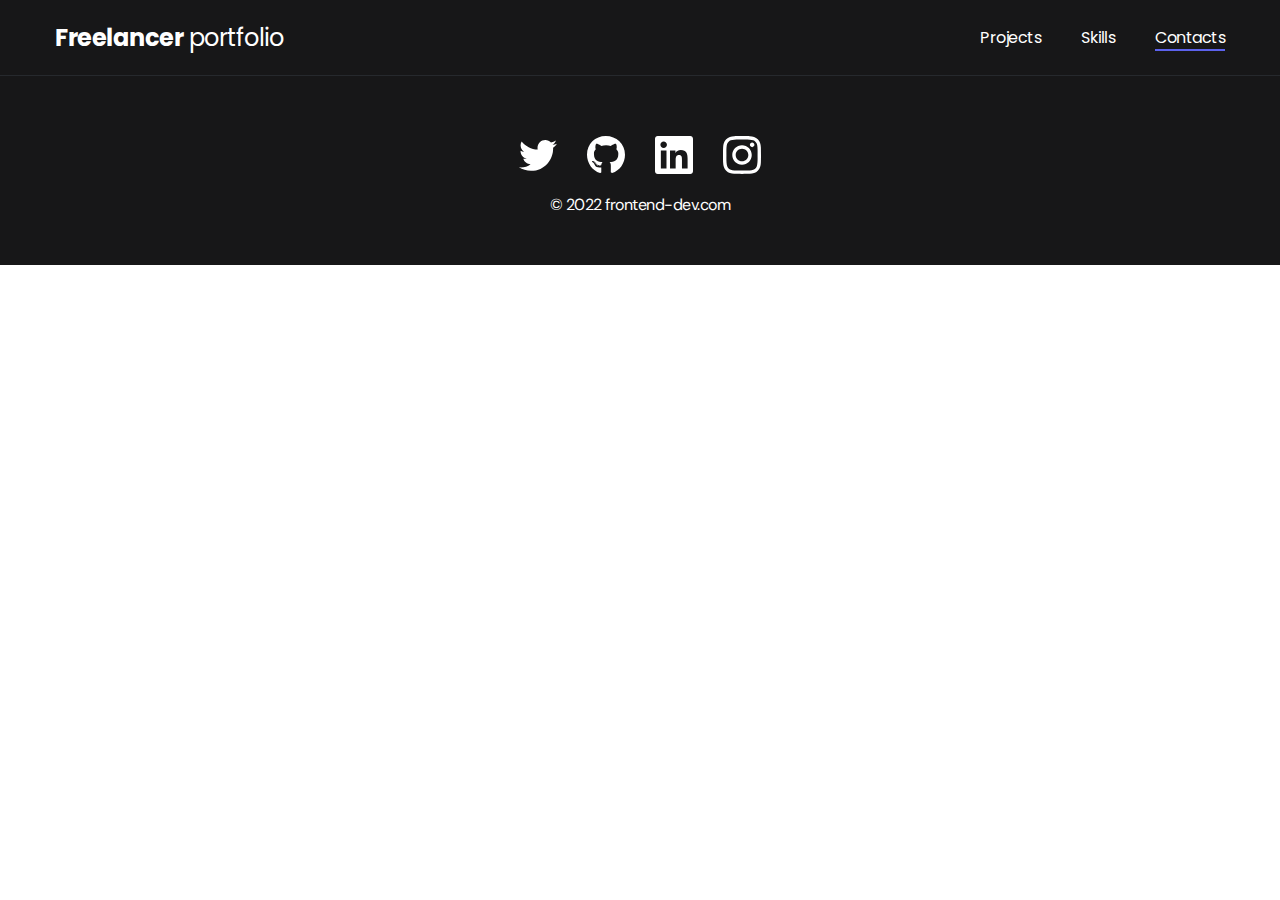
==== contacts.html @ cc3d064b "added page main and page project , page skills , page contacts" ====
<!DOCTYPE html>
<html lang="en">
  <head>
    <meta charset="UTF-8" />
    <meta name="viewport" content="width=device-width, initial-scale=1.0" />
    <title>Freelancer portfolio</title>
    <link rel="stylesheet" href="./css/main.css" />
  </head>
  <body>
    <nav class="nav">
      <div class="container">
        <div class="nav-row">
          <a href="./index.html" class="nav-logo"
            ><strong>Freelancer</strong> portfolio</a
          >
          <ul class="nav-list">
            <li class="nav-list__item">
              <a href="./index.html" class="nav-list__link">Projects</a>
            </li>
            <li class="nav-list__item">
              <a href="./skills.html" class="nav-list__link">Skills</a>
            </li>
            <li class="nav-list__item">
              <a href="./contacts.html" class="nav-list__link nav-list__link--active">Contacts</a>
            </li>
            </li>
          </ul>
        </div>
      </div>
    </nav>

    <footer class="footer">
      <div class="container">
        <div class="footer__wrapper">
          <ul class="social">
            <li class="social__item">
              <a href="" class="social__link"
                ><img
                  class="social__icon"
                  src="./imgs/icon-social/Vector-2.svg"
                  alt=""
              /></a>
            </li>
            <li class="social__item">
              <a href="" class="social__link"
                ><img
                  class="social__icon"
                  src="./imgs/icon-social/Vector-3.svg"
                  alt=""
              /></a>
            </li>
            <li class="social__item">
              <a href="" class="social__link"
                ><img
                  class="social__icon"
                  src="./imgs/icon-social/Vector-4.svg"
                  alt=""
              /></a>
            </li>
    
            <li class="social__item">
              <a href="" class="social__link"
                ><img
                  class="social__icon"
                  src="./imgs/icon-social/Vector.svg"
                  alt=""
              /></a>
            </li>
          </ul>
          <p class="copyright">© 2022 frontend-dev.com</p>
        </div>
      </div>
    </footer>
  </body>
</html>
---- css/main.css ----
@import "./rest.css";

@import url("https://fonts.googleapis.com/css2?family=DM+Sans:ital,opsz,wght@0,9..40,100..1000;1,9..40,100..1000&family=Poppins:wght@400;500;700&display=swap");

/* font-family: "DM Sans", sans-serif;
font-family: "Poppins", sans-serif; */
:root {
  --black: #171718;
  --black-border: #26292d;
  --white: #fff;
  --purple: #5c62ec;
  --text-color: var(--black);
  --dark-bg: var(--black);
  --dark-border: var(--black-border);
  --header-text: var(--white);
  --accent: var(--purple);
}

html,
body {
  font-family: "DM Sans", sans-serif;
  letter-spacing: -0.5px;
  color: var(--text-color);
}

.container {
  margin: 0 auto;
  padding: 0 15px;
  max-width: 1200px;
}

.none {
  display: none !important;
}

/* Nav */

.nav {
  padding: 20px 0;
  border-bottom: 1px solid var(--dark-border);
  background-color: var(--dark-bg);
  color: var(--header-text);
}

.nav-row {
  display: flex;
  justify-content: space-between;
  align-items: center;
  column-gap: 30px;
  row-gap: 20px;
  flex-wrap: wrap;
}

.nav-logo {
  font-family: "Poppins", sans-serif;
  color: var(--header-text);
  font-size: 24px;
}

.nav-logo strong {
  font-weight: 700;
}

.nav-list {
  display: flex;
  align-items: center;
  column-gap: 40px;
  font-family: "Poppins", sans-serif;
  font-size: 16px;
  font-weight: 400;
}

.nav-list__link {
  color: var(--header-text);
  transition: opacity 0.3 ease-in;
}

.nav-list__link:hover {
  opacity: 0.8;
}

.nav-list__link--active {
  position: relative;
}

.nav-list__link--active::before {
  content: "";
  position: absolute;
  left: 0;
  top: 100%;
  display: block;
  height: 2px;
  width: 100%;
  background-color: var(--accent);
}

/* Header */

.header {
  display: flex;
  justify-content: center;
  align-items: center;
  text-align: center;
  min-height: 695px;
  padding: 40px 0;
  background-color: var(--dark-bg);
  color: var(--header-text);
  background-image: url("/imgs/Abstract.png");
  background-repeat: no-repeat;
  background-size: auto;
  background-position: center center;
}

.header_wrapper {
  padding: 0 15px;
  max-width: 660px;
}
.header__title {
  margin-bottom: 20px;
  font-size: 40px;
  font-weight: 700;
  line-height: 1.4;
}
.header__title strong {
  font-size: 60px;
  font-weight: 700;
}

.header__title em {
  font-style: normal;
  color: var(--accent);
}

.header__text {
  margin-bottom: 2px;
  font-size: 18px;
  line-height: 1.333;
}

.header__text p + p {
  margin-top: 0.5em;
}

/* btn */

.btn {
  display: inline-block;
  margin-top: 30px;
  height: 48px;
  padding: 12px 26px;
  border-radius: 5px;
  background-color: var(--accent);
  color: var(--white);
  letter-spacing: 0.15px;
  font-size: 16px;
  font-weight: 500;
  transition: opacity 0.2s ease-in;
}
.btn:hover {
  opacity: 0.8;
}
.btn:active {
  position: relative;
  top: 1px;
}

.btn-outline {
  display: flex;
  column-gap: 10px;
  align-items: center;
  height: 48px;
  padding: 12px 20px;
  border: 1px solid var(--black);
  border-radius: 5px;
  color: var(--black);
  transition: opacity 0.2s ease-in;
}

.btn-outline :hover {
  opacity: 0.8;
}
.btn-outline :active {
  position: relative;
  top: 1px;
}

/* Projects */
.section {
  padding: 70px 0;
}

.projects__headline {
  margin-bottom: 60px;
  font-size: 60px;
  font-weight: 700;
  list-style: 1.3;
  color: var(--accent);
  text-align: center;
}
.projects {
  display: flex;
  flex-wrap: wrap;
  column-gap: 30px;
  row-gap: 30px;
}

.project {
  max-width: 370px;
  color: var(--white);
  box-shadow: 0px 5px 35px rgba(0, 0, 0, 0.25);
  border-radius: 10px;
}

.project__img {
  border-radius: 10px 10px 0 0;
}
.project__title {
  padding: 15px 20px 25px;
  font-weight: 700;
  font-size: 24px;
  line-height: 1.3;
  color: var(--black);
}

/* Project details */

.project-detalis {
  margin: 0 auto;
  max-width: 865px;
  display: flex;
  flex-direction: column;
  align-items: center;
}
.project-detalis__cover {
  max-width: 100%;
  margin-bottom: 40px;
  box-shadow: 0px 5px 35px rgba(0, 0, 0, 0.25);
  border-radius: 10px;
}
.project-ditalis-disc {
  margin-bottom: 30px;
  font-size: 24px;
  font-weight: 700;
  line-height: 1.3;
}

.footer {
  padding: 60px 0 50px;
  background-color: var(--dark-bg);
  color: var(--white);
}
.footer__wrapper {
  display: flex;
  flex-direction: column;
  align-items: center;
  row-gap: 20px;
}

.social {
  display: flex;
  column-gap: 30px;
  align-items: center;
}

.copyright {
  font-size: 16px;
}
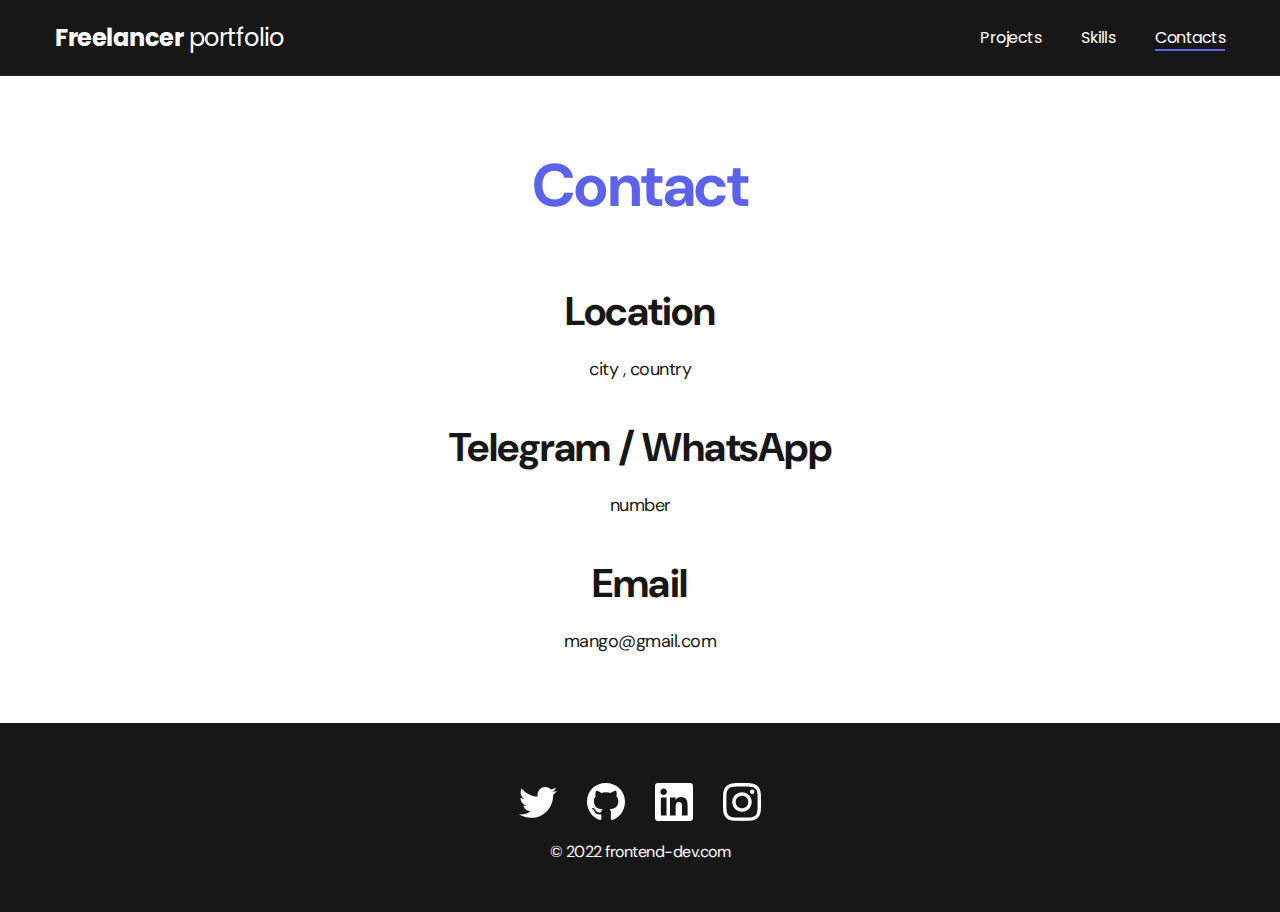
==== commit 73400991: "finished making pages" ====
--- a/contacts.html
+++ b/contacts.html
@@ -28,6 +28,27 @@
         </div>
       </div>
     </nav>
+    <main class="section">
+      <div class="container">
+        <h1 class="headline">Contact</h1>
+        <ul class="content-list">
+          <li class="content-list__item">
+            <h2 class="title-skills">Location</h2>
+            <p>
+              city  , country
+            </p>
+          </li>
+          <li class="content-list__item">
+            <h2 class="title-skills">Telegram / WhatsApp</h2>
+            <p>number</p>
+          </li>
+          <li class="content-list__item">
+            <h2 class="title-skills">Email</h2>
+            <p>mango@gmail.com</p>
+          </li>
+        </ul>
+      </div>
+    </main>
 
     <footer class="footer">
       <div class="container">
--- a/css/main.css
+++ b/css/main.css
@@ -265,3 +265,33 @@
 .copyright {
   font-size: 16px;
 }
+
+/* Page Skills */
+
+.headline {
+  margin-bottom: 60px;
+  font-size: 60px;
+  font-weight: 700;
+  list-style: 1.3;
+  color: var(--accent);
+  text-align: center;
+}
+.content-list {
+  margin: 0 auto;
+  max-width: 570px;
+  display: flex;
+  flex-direction: column;
+  align-items: center;
+  text-align: center;
+  row-gap: 40px;
+}
+.content-list__item {
+  font-size: 18px;
+  list-style: 1.5;
+}
+.title-skills {
+  margin-bottom: 20px;
+  font-size: 40px;
+  line-height: 1.3;
+  font-weight: 700;
+}
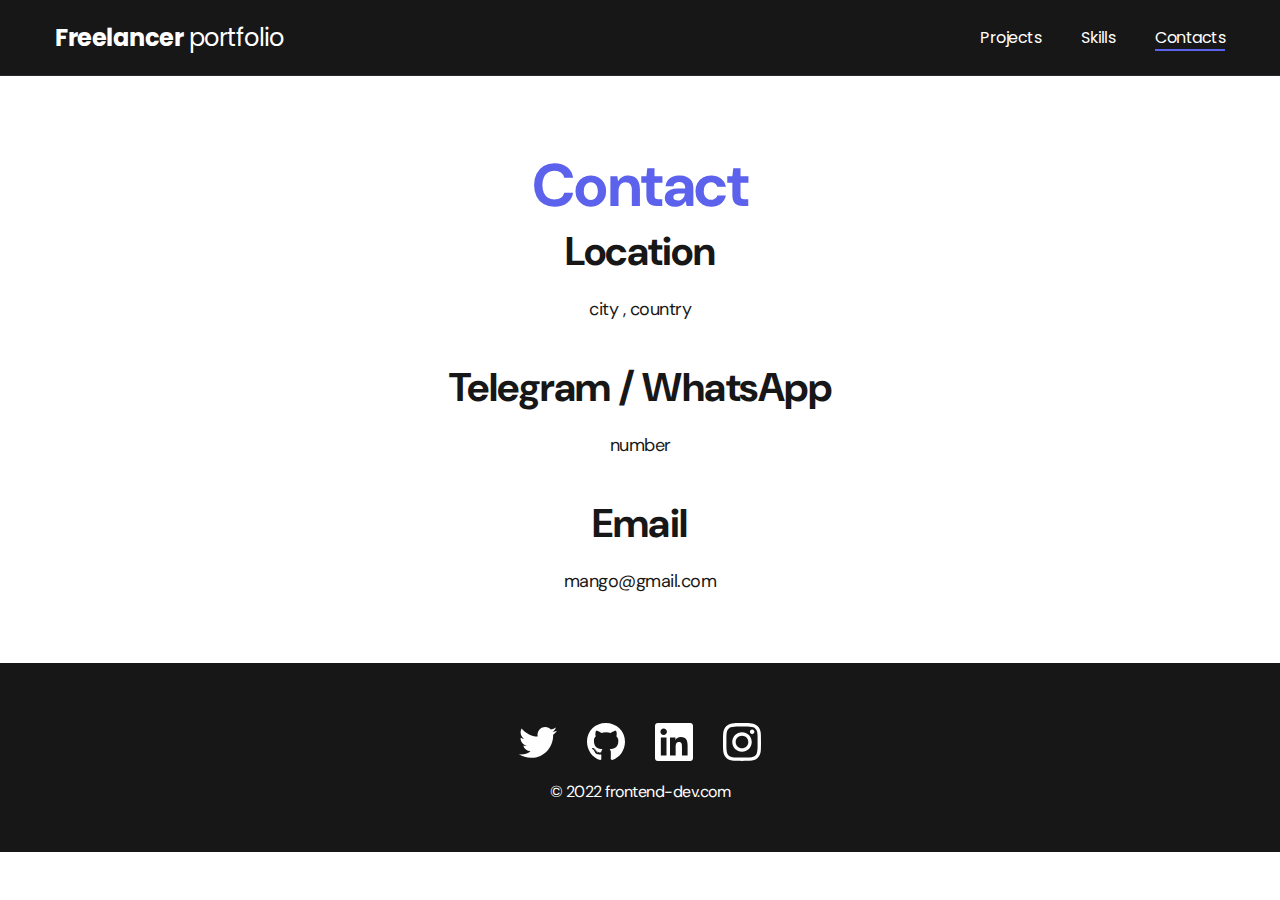
==== commit ced2c3b7: "update page skills" ====
--- a/contacts.html
+++ b/contacts.html
@@ -49,7 +49,6 @@
         </ul>
       </div>
     </main>
-
     <footer class="footer">
       <div class="container">
         <div class="footer__wrapper">
@@ -78,7 +77,6 @@
                   alt=""
               /></a>
             </li>
-    
             <li class="social__item">
               <a href="" class="social__link"
                 ><img
--- a/css/main.css
+++ b/css/main.css
@@ -269,7 +269,6 @@
 /* Page Skills */
 
 .headline {
-  margin-bottom: 60px;
   font-size: 60px;
   font-weight: 700;
   list-style: 1.3;
@@ -295,3 +294,13 @@
   line-height: 1.3;
   font-weight: 700;
 }
+
+.page-skills-wrapper {
+  overflow: hidden;
+  display: flex;
+  flex-direction: column;
+  min-height: 100vh;
+}
+.footer-skills {
+  margin-top: auto;
+}
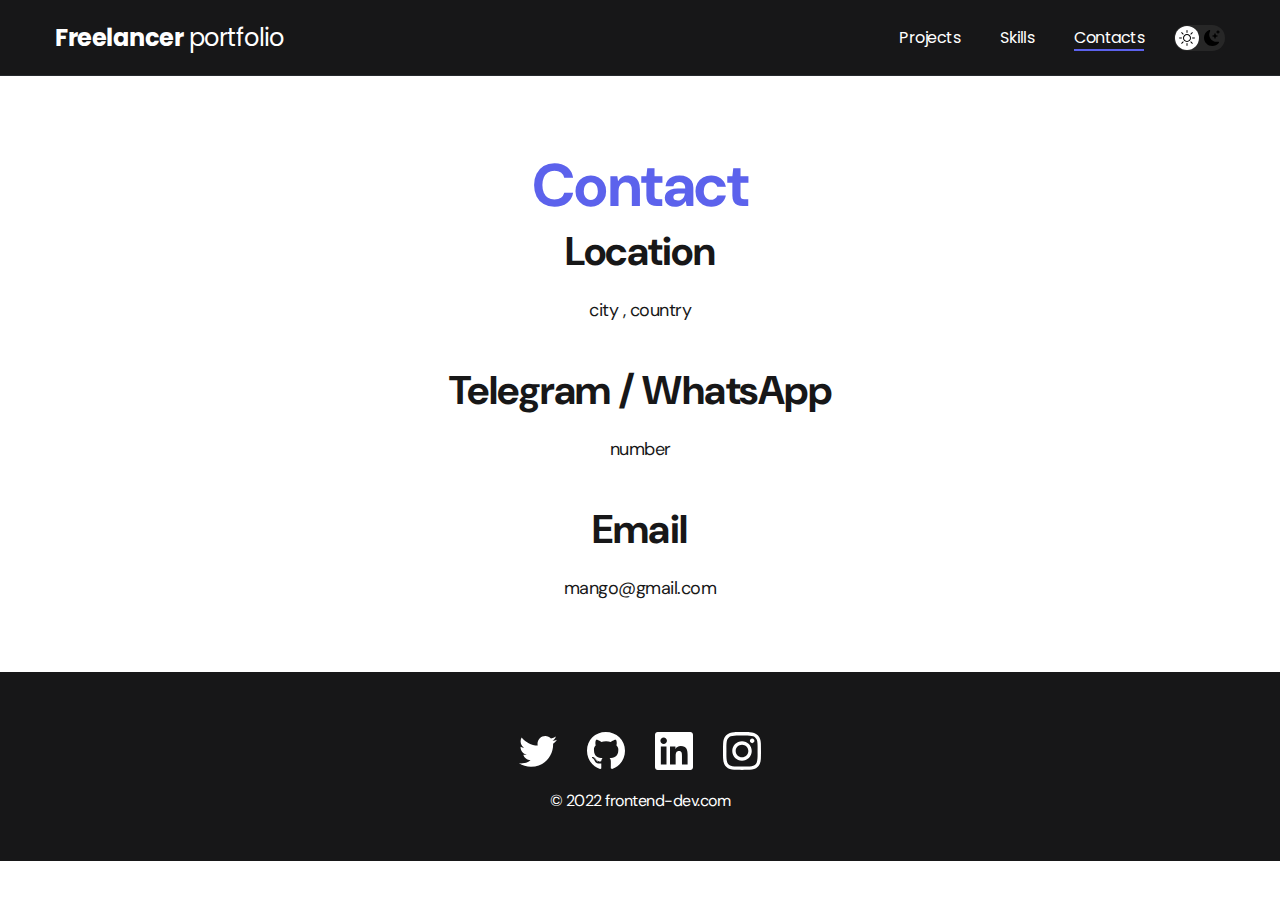
==== commit c17679b5: "added js function save dark mode in localStorage , and added js function check localStorage and sist" ====
--- a/contacts.html
+++ b/contacts.html
@@ -13,6 +13,22 @@
           <a href="./index.html" class="nav-logo"
             ><strong>Freelancer</strong> portfolio</a
           >
+          <button
+          id="btn-dark"
+          type="button"
+          class="dark-mode-btn "
+        >
+          <img
+            src="./imgs/icon/Sun.svg"
+            alt="sun"
+            class="dark-mode-btn__icon"
+          />
+          <img
+            src="./imgs/icon/Moon.svg"
+            alt="moon"
+            class="dark-mode-btn__icon"
+          />
+        </button>
           <ul class="nav-list">
             <li class="nav-list__item">
               <a href="./index.html" class="nav-list__link">Projects</a>
@@ -90,5 +106,6 @@
         </div>
       </div>
     </footer>
+    <script type="module" src="./js/main.js"></script>
   </body>
 </html>
--- a/css/main.css
+++ b/css/main.css
@@ -14,13 +14,32 @@
   --dark-border: var(--black-border);
   --header-text: var(--white);
   --accent: var(--purple);
+
+  /* Light mode */
+  --page-bg: var(--white);
+  --text-color: var(--black);
+  --project-bg-title-card: var(--white);
+  --project-card-text: var(--black);
+  --box-shadow: 0px 5px 35px rgba(0, 0, 0, 0.25);
+}
+
+.dark {
+  --page-bg: #252526;
+  --text-color: var(--white);
+  --project-bg-title-card: var(--black);
+  --project-card-text: var(--white);
+  --box-shadow: 0px 5px 35px rgba(0, 0, 0, 0.8);
 }
 
 html,
 body {
+  min-height: 100vh;
   font-family: "DM Sans", sans-serif;
   letter-spacing: -0.5px;
+
+  /* Light mode */
   color: var(--text-color);
+  background-color: var(--page-bg);
 }
 
 .container {
@@ -44,7 +63,7 @@
 
 .nav-row {
   display: flex;
-  justify-content: space-between;
+  justify-content: flex-end;
   align-items: center;
   column-gap: 30px;
   row-gap: 20px;
@@ -52,6 +71,7 @@
 }
 
 .nav-logo {
+  margin-right: auto;
   font-family: "Poppins", sans-serif;
   color: var(--header-text);
   font-size: 24px;
@@ -68,6 +88,41 @@
   font-family: "Poppins", sans-serif;
   font-size: 16px;
   font-weight: 400;
+}
+
+/* dark mode btn */
+
+.dark-mode-btn {
+  display: flex;
+  order: 1;
+  justify-content: space-between;
+  position: relative;
+  width: 51px;
+  height: 26px;
+  padding: 5px;
+  background-color: #272727;
+  border-radius: 50px;
+}
+
+.dark-mode-btn::before {
+  content: "";
+  display: block;
+  position: absolute;
+  top: 1px;
+  left: 1px;
+  width: 24px;
+  height: 24px;
+  border-radius: 50%;
+  background-color: var(--white);
+  transition: left o.2s ease-in;
+}
+.dark-mode-btn__icon {
+  position: relative;
+  z-index: 9;
+}
+
+.dark-mode-btn-active::before {
+  left: 27px;
 }
 
 .nav-list__link {
@@ -165,7 +220,7 @@
 }
 
 .btn-outline {
-  display: flex;
+  display: inline-block;
   column-gap: 10px;
   align-items: center;
   height: 48px;
@@ -173,6 +228,7 @@
   border: 1px solid var(--black);
   border-radius: 5px;
   color: var(--black);
+  background-color: var(--white);
   transition: opacity 0.2s ease-in;
 }
 
@@ -181,7 +237,7 @@
 }
 .btn-outline :active {
   position: relative;
-  top: 1px;
+  top: 3px;
 }
 
 /* Projects */
@@ -193,22 +249,25 @@
   margin-bottom: 60px;
   font-size: 60px;
   font-weight: 700;
-  list-style: 1.3;
+  line-height: 1.3;
   color: var(--accent);
   text-align: center;
 }
 .projects {
   display: flex;
   flex-wrap: wrap;
+  justify-content: center;
   column-gap: 30px;
   row-gap: 30px;
 }
 
 .project {
   max-width: 370px;
-  color: var(--white);
-  box-shadow: 0px 5px 35px rgba(0, 0, 0, 0.25);
+  color: var(--project-card-text);
+  background-color: var(--project-bg-title-card);
+
   border-radius: 10px;
+  box-shadow: var(--box-shadow);
 }
 
 .project__img {
@@ -219,7 +278,7 @@
   font-weight: 700;
   font-size: 24px;
   line-height: 1.3;
-  color: var(--black);
+  color: var(--project-card-text);
 }
 
 /* Project details */
@@ -286,7 +345,7 @@
 }
 .content-list__item {
   font-size: 18px;
-  list-style: 1.5;
+  line-height: 1.5;
 }
 .title-skills {
   margin-bottom: 20px;
@@ -304,3 +363,70 @@
 .footer-skills {
   margin-top: auto;
 }
+
+@media (max-width: 620px) {
+  .header {
+    min-height: unset;
+  }
+  .header__title {
+    font-size: 30px;
+  }
+  .header__title strong {
+    font-size: 40px;
+  }
+
+  .nav-row {
+    justify-content: space-between;
+  }
+
+  .dark-mode-btn {
+    order: 0;
+  }
+
+  .section {
+    padding: 40px 0;
+  }
+  .projects__headline {
+    font-size: 30px;
+    margin-bottom: 30px;
+  }
+
+  .project__title {
+    font-size: 22px;
+  }
+
+  .footer {
+    padding: 30px 0 30px;
+  }
+
+  .social__item {
+    width: 28px;
+  }
+  .social {
+    column-gap: 20px;
+  }
+
+  .headline {
+    margin-bottom: 10px;
+    font-size: 30px;
+  }
+
+  .title-skills {
+    margin-bottom: 20px;
+    font-size: 30px;
+    line-height: 1.3;
+    font-weight: 700;
+  }
+
+  .content-list {
+    row-gap: 20px;
+  }
+
+  .content-list__item {
+    font-size: 16px;
+  }
+  .project-ditalis-disc {
+    margin-bottom: 20px;
+    font-size: 20px;
+  }
+}
